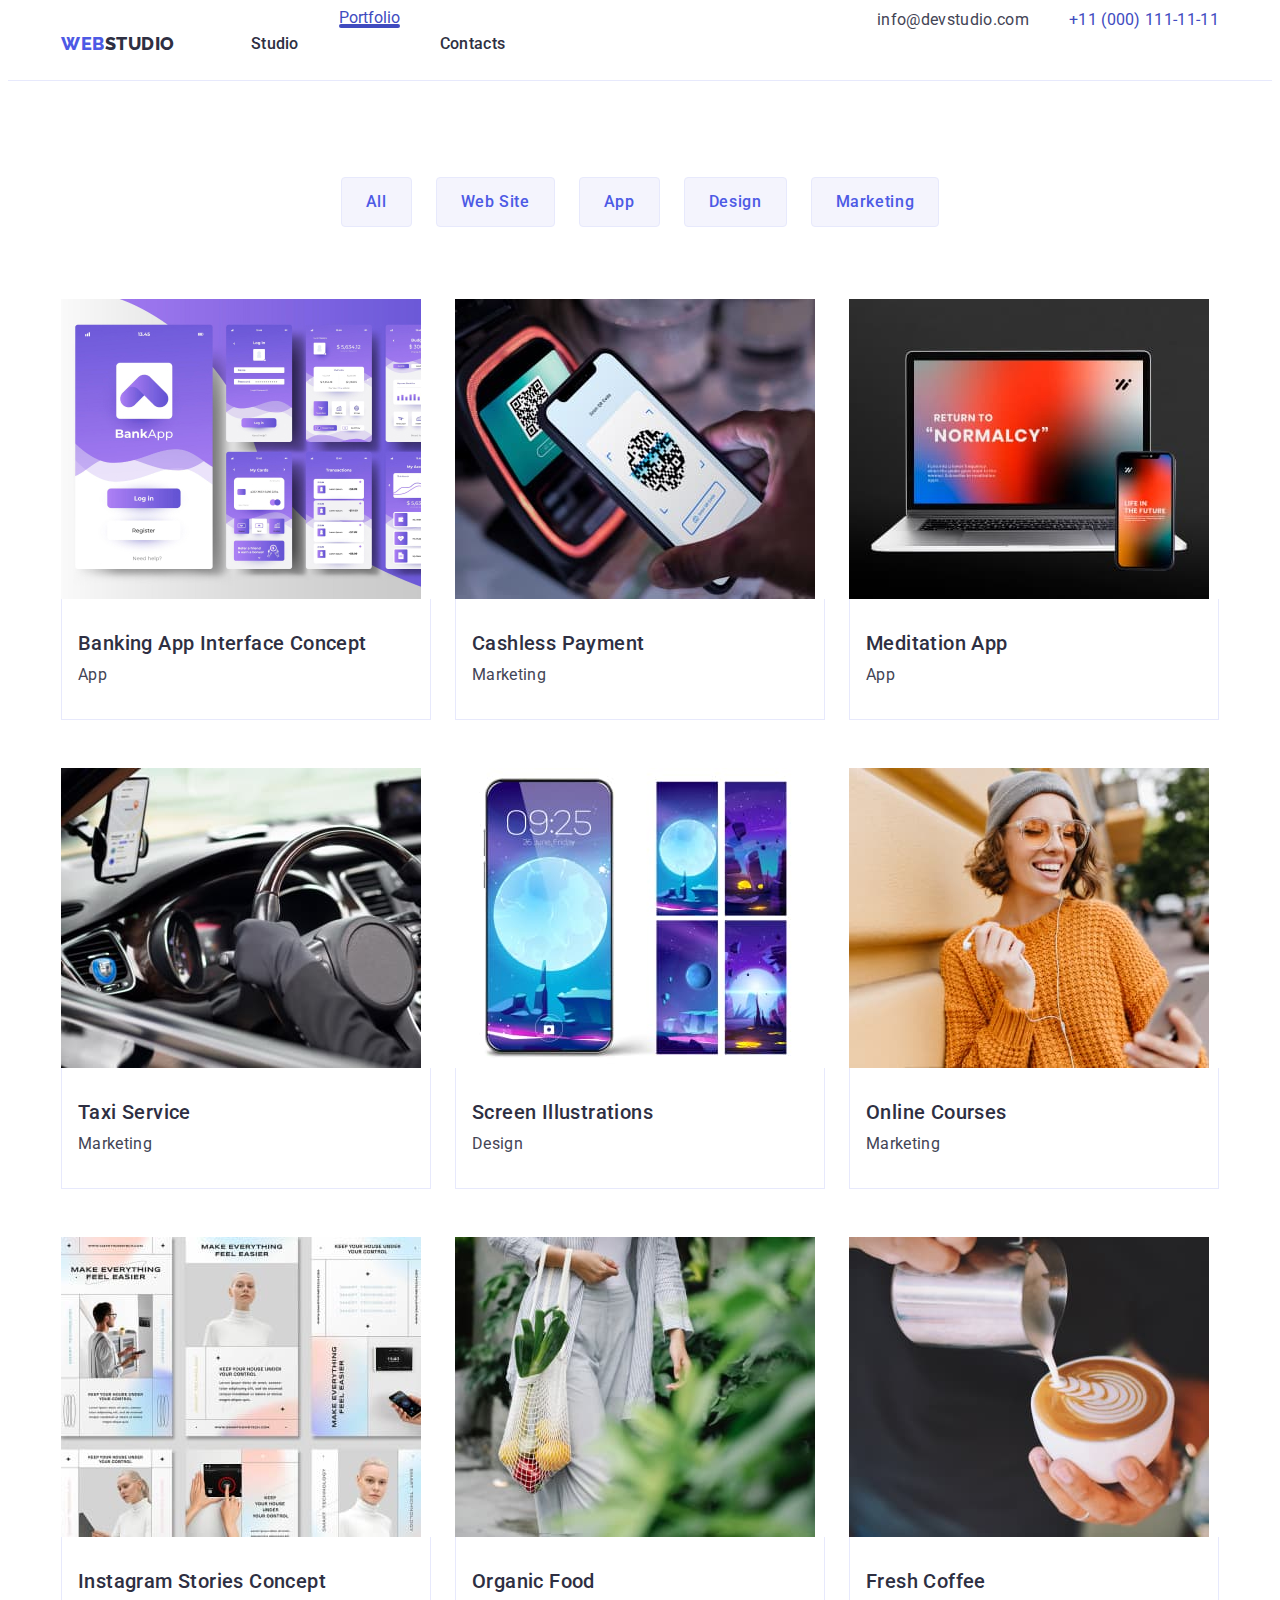
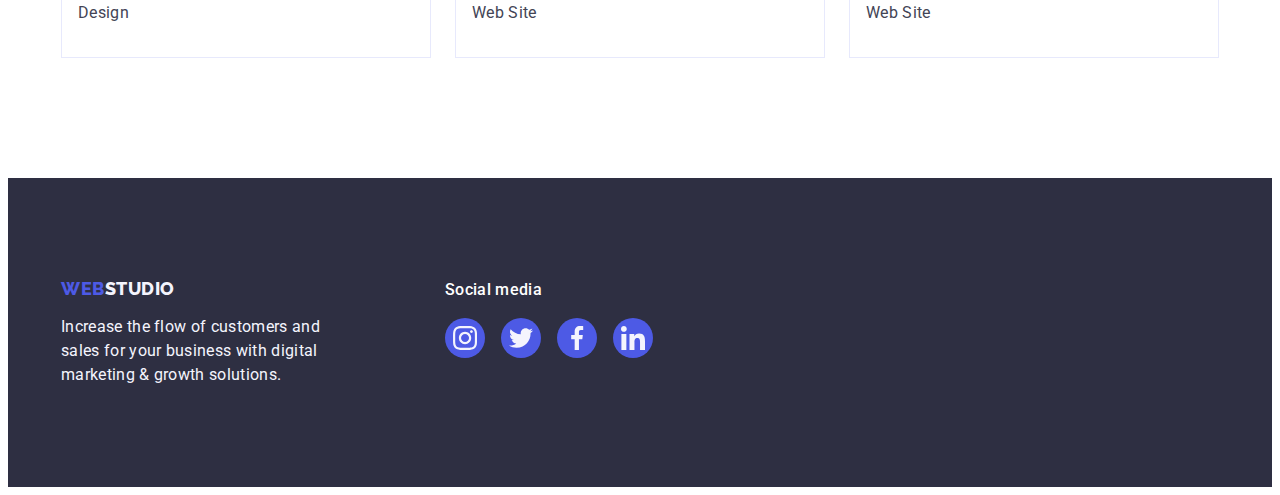
==== portfolio.html @ 96018e81 "Update portfolio.html" ====
<!DOCTYPE html>
<html lang="en">

<head>
    <meta charset="UTF-8">
    <meta name="viewport" content="width=device-width, initial-scale=1.0">
    <link rel="stylesheet" href="https://cdnjs.cloudflare.com/ajax/libs/modern-normalize/2.0.0/modern-normalize.min.css"
        integrity="sha512-4xo8blKMVCiXpTaLzQSLSw3KFOVPWhm/TRtuPVc4WG6kUgjH6J03IBuG7JZPkcWMxJ5huwaBpOpnwYElP/m6wg=="
        crossorigin="anonymous" referrerpolicy="no-referrer" />
    <link rel="stylesheet" href="./css/styles.css">
    <link rel="preconnect" href="https://fonts.googleapis.com">
    <link rel="preconnect" href="https://fonts.gstatic.com" crossorigin>
    <link
        href="https://fonts.googleapis.com/css2?family=Raleway:wght@800&family=Roboto:wght@400;500;700;900&display=swap"
        rel="stylesheet">
    <title>Homework2</title>
</head>

<body class="body">
    <header class="headertwo">
        <div class="container display">
        <nav class="nav">
            <a class="logotype link" href="./index.html">Web<span class="spantwo">Studio</span></a>
            <ul class="menu list">
                <li><a class="headerlink link" href="./index.html">Studio</a></li>
                <li><a class="portfolio link current " href="./portfolio.html">Portfolio</a></li>
                <li><a class="headerlink link" href="">Contacts</a></li>
            </ul>
        </nav>
        <address class="address">
            <ul class="menu list">
                <li><a class="mail link" href="mailto:info@devstudio.com">info@devstudio.com</a></li>
                <li><a class="tel link" href="tel:+110001111111">+11 (000) 111-11-11</a></li>
            </ul>

        </address>
    </div>
    </header>
    <main>
        <section class="sectionsix">
            <div class="container">
            <h1 class="visually-hidden">invisible text</h1>
            <ul class="listlist list">
                <li><button class="buttontwo" type="button"> All</button></li>
                <li><button class="buttontwo" type="button"> Web Site</button></li>
                <li><button class="buttontwo" type="button"> App</button></li>
                <li><button class="buttontwo" type="button"> Design</button></li>
                <li><button class="buttontwo" type="button"> Marketing</button></li>
            </ul>
            <ul class="photolist list">
                <li class="manyphotos"> <a class="manyphotoslink link" href=""> <img class="img" src="./images/img4.jpg" alt="Banking App Interface Concept"
                            width="360">
                            <div class="photocon">
                        <h2 class="sectionfive">Banking App Interface Concept</h2>
                        <p class="listparagraph"> App</p>
                    </div>
                    </a></li>
                <li class="manyphotos"> <a class="manyphotoslink link" href=""> <img class="img" src="./images/img5.jpg" alt="Cashless Payment" width="360">
                    <div class="photocon">
                        <h2 class="sectionfive">Cashless Payment</h2>
                        <p class="listparagraph"> Marketing</p>
                    </div>
                    </a></li>
                <li class="manyphotos"> <a class="manyphotoslink link" href=""> <img class="img" src="./images/img6.jpg" alt="Meditation App" width="360">
                    <div class="photocon">
                        <h2 class="sectionfive">Meditation App</h2>
                        <p class="listparagraph"> App</p>
                    </div>
                    </a>
                <li class="manyphotos"> <a class="manyphotoslink link" href=""> <img class="img" src="./images/img7.jpg" alt="Taxi Service" width="360">
                    <div class="photocon">
                        <h2 class="sectionfive">Taxi Service</h2>
                        <p class="listparagraph"> Marketing</p>
                    </div>
                    </a></li>
                <li class="manyphotos"> <a class="manyphotoslink link" href=""> <img class="img" src="./images/img8.jpg" alt="Screen Illustrations" width="360">
                    <div class="photocon">
                        <h2 class="sectionfive">Screen Illustrations</h2>
                        <p class="listparagraph"> Design</p>
                    </div>
                    </a></li>
                <li class="manyphotos"> <a class="manyphotoslink link" href=""> <img class="img" src="./images/img9.jpg" alt="Online Courses" width="360">
                    <div class="photocon">
                        <h2 class="sectionfive">Online Courses</h2>
                        <p class="listparagraph"> Marketing</p>
                    </div>
                    </a></li>
                <li class="manyphotos"> <a class="manyphotoslink link" href=""> <img class="img" src="./images/img10.jpg" alt="Instagram Stories Concept" width="360">
                    <div class="photocon">
                        <h2 class="sectionfive">Instagram Stories Concept</h2>
                        <p class="listparagraph"> Design</p>
                    </div>
                    </a></li>
                <li class="manyphotos"> <a class=" manyphotoslink link" href=""> <img class="img" src="./images/img11.jpg" alt=" Organic Food" width="360">
                    <div class="photocon">
                        <h2 class="sectionfive"> Organic Food</h2>
                        <p class="listparagraph">Web Site</p>
                    </div>
                    </a></li>
                <li class="manyphotos"> <a class="manyphotoslink link" href=""> <img class="img" src="./images/img12.jpg" alt=" Fresh Coffee" width="360">
                    <div class="photocon">
                        <h2 class="sectionfive"> Fresh Coffee</h2>
                        <p class="listparagraph">Web Site</p>
                    </div>
                    </a></li>

            </ul>
        </div>
        </section>




    </main>
    <footer class="foterstyle">
        <div class="foterdiv container ">
            <div class="okean">
                <a class="logotypetwo  link" href="./index.html">Web<span class="span">Studio</span></a>
                <p class="paragraph"> Increase the flow of customers and sales for your business with digital marketing
                    &
                    growth
                    solutions.</p>
            </div>
            <div>
                <p class="meduza">Social media</p>
                <ul class="soneul">
                    <li class="soneone"> <a class="sonelinktwo" href=""><svg class="sonesvg" height="24" width="24">
                                <use href="./images/icons.svg#icon-instagram-2"></use>
                            </svg></a></li>
                    <li class="soneone"> <a class="sonelinktwo" href=""><svg class="sonesvg" height="24" width="24">
                                <use href="./images/icons.svg#icon-twitter-1"></use>
                            </svg></a></li>
                    <li class="soneone"> <a class="sonelinktwo" href=""><svg class="sonesvg" height="24" width="24">
                                <use href="./images/icons.svg#icon-facebook-1"></use>
                            </svg></a></li>
                    <li class="soneone"> <a class="sonelinktwo" href=""><svg class="sonesvg" height="24" width="24">
                                <use href="./images/icons.svg#icon-linkedin-1"></use>
                            </svg></a></li>
                </ul>
            </div>
        </div>
    </footer>
    
</body>
---- css/styles.css ----
:root {
    --background-color: #FFFFFF;
}

.current::after {
    width: 100%;
    content: '';
    position: absolute;
    left: 0;
    bottom: -1px;
    height: 4px;
    background-color: #404bbf;
    border-radius: 2px;
}

div {
    padding: 0;
    margin: 0;
}

ul {
    padding: 0;
    margin: 0;
}

p {
    margin: 0;
}

h1 {
    margin: 0;
}

h2 {
    margin: 0;
}

h3 {
    margin: 0;
}

.body {
    background-color: #FFFFFF;
    color: #434455;
    font-family: "Roboto", sans-serif;
}

.foterstyle {
    background-color: #2e2f42;
    padding: 100px 0;
}

.logotype {
    font-size: 18px;
    font-style: normal;
    font-weight: 800;
    line-height: 1.17;
    letter-spacing: 0.03em;
    text-transform: uppercase;
    color: #4d5ae5;
    font-family: "Raleway", sans-serif;
    margin-right: 76px;
    position: relative;
}

.sectionone {
    background-color: #2e2f42;
    padding: 188px 0 188px;
    background-image: linear-gradient(rgba(46, 47, 66, 0.7), rgba(46, 47, 66, 0.7)), url(../images/officephoto.jpg);
    max-width: 1440px;
    background-repeat: no-repeat;
    background-position: center;
    background-size: cover;
    margin: 0 auto;


}

.titleone {
    font-size: 56px;
    font-style: normal;
    line-height: 1.07;
    letter-spacing: 0.02em;
    text-align: center;
    color: #ffffff;
    max-width: 496px;
    margin: 0 auto;
}

.button {
    background-color: #4d5ae5;
    font-weight: 500;
    font-size: 16px;
    line-height: 1.5;
    letter-spacing: 0.04em;
    color: #ffffff;
    cursor: pointer;
    font-family: "Roboto", sans-serif;
    display: block;
    min-width: 169px;
    height: 56px;
    border: none;
    border-radius: 4px;
    margin: 0 auto;
    margin-top: 48px;
    transition: background-color 250ms cubic-bezier(0.4, 0, 0.2, 1);


}

.button:hover {
    background-color: #404BBF
}

.button:focus {
    background-color: #404BBF
}


.titletwo {

    font-weight: 500;
    font-size: 20px;
    line-height: 1.2;
    letter-spacing: 0.02em;
    color: #2e2f42;
    margin-bottom: 8px;
}

.titlethree {
    font-weight: 500;
    font-size: 20px;
    line-height: 1.2;
    letter-spacing: 0.02em;
    color: #2e2f42;
    text-transform: capitalize;
    text-align: center;
    margin-bottom: 8px;
}

.divtwo {
    display: flex;
    align-items: center;
    justify-content: center;
    height: 112px;
    background-color: #f4f4fd;
    border-radius: 4px;
    margin-bottom: 8px;
}



.listparagraph {
    line-height: 1.5;
    letter-spacing: 0.02em;
    color: #434455;
    text-align: left;

}
.listparagraph:focus{transform: translateY(0%)}
.listparagraph:hover{transform: translateY(0%)}

.team {

    font-size: 36px;
    line-height: 1.11;
    text-align: center;
    letter-spacing: 0.02em;
    color: #2e2f42;
    text-transform: capitalize;
    margin-bottom: 72px;
}

.sectionfour {
    background-color: #F4F4FD;
    padding: 120px 0;
}

.listitemtwo {
    background-color: #ffffff;
    flex-basis: calc((100% - 72px) / 4);
    border-radius: 0px 0px 4px 4px;
    box-shadow: 0px 1px 6px rgba(46, 47, 66, 0.08), 0px 1px 1px rgba(46, 47, 66, 0.16), 0px 2px 1px rgba(46, 47, 66, 0.08);
    ;
}

.linktwo {
    font-weight: 500;
    line-height: 1.5;
    letter-spacing: 0.02em;
    color: #2e2f42;
}

.paragraph {
    line-height: 1.5;
    letter-spacing: 0.02em;
    color: #F4F4FD;
    max-width: 264px;
}

.span {
    color: #f4f4fd;
}

.list {
    list-style: none;
}

.spantwo {
    color: #2e2f42;
}

.headerlink {
    font-weight: 500;
    font-size: 16px;
    line-height: 1.5;
    letter-spacing: 0.02em;
    color: #2e2f42;
    padding: 24px 0 24px;
    display: block;
    transition: color 250ms cubic-bezier(0.4, 0, 0.2, 1);

}

.headerlink:hover {
    color: #404bbf;
}

.headerlink:focus {
    color: #404bbf;
}

.address {
    font-style: normal;
    margin-left: auto;
}


.link {
    text-decoration: none;
}

.mail {
    font-size: 16px;
    line-height: 1.5;
    letter-spacing: 0.02em;
    color: #434455;
    transition: color 250ms cubic-bezier(0.4, 0, 0.2, 1);


}

.tel {
    position: relative;
    color: #404bbf;
    font-size: 16px;
    line-height: 1.5;
    letter-spacing: 0.02em;
    transition: color 250ms cubic-bezier(0.4, 0, 0.2, 1);
}



.mail:hover {
    color: #404bbf;
}

.mail:focus {
    color: #404bbf
}

.buttontwo {
    font-weight: 500;
    font-size: 16px;
    line-height: 1.5;
    letter-spacing: 0.04em;
    color: #4d5ae5;
    background-color: #F4F4FD;
    cursor: pointer;
    font-family: "Roboto", sans-serif;
    padding: 12px 24px;
    border: 1px solid #e7e9fc;
    border-radius: 4px;
    transition: color 250ms cubic-bezier(0.4, 0, 0.2, 1), background-color 250ms cubic-bezier(0.4, 0, 0.2, 1), border-color 250ms cubic-bezier(0.4, 0, 0.2, 1), box-shadow 250ms cubic-bezier(0.4, 0, 0.2, 1);
    ;
}

.buttontwo:hover {
    color: #FFFFFF;
    background-color: #404BBF;
    border: 1px solid transparent;
    box-shadow: 0px 3px 1px rgba(0, 0, 0, 0.1), 0px 2px 1px rgba(0, 0, 0, 0.08), 0px 2px 2px rgba(0, 0, 0, 0.12);
}

.buttontwo:focus {
    color: #FFFFFF;
    background-color: #404BBF;
    border: 1px solid transparent;
    box-shadow: 0px 3px 1px rgba(0, 0, 0, 0.1), 0px 2px 1px rgba(0, 0, 0, 0.08), 0px 2px 2px rgba(0, 0, 0, 0.12);
}

.sectionfive {
    font-weight: 500;
    font-size: 20px;
    line-height: 1.2;
    letter-spacing: 0.02em;
    color: #2e2f42;
    margin-bottom: 8px;
}

.img {
    display: block;
}

.header {
    border-bottom: 1px solid #e7e9fc;
    box-shadow: 0px 2px 1px rgba(46, 47, 66, 0.08), 0px 1px 1px rgba(46, 47, 66, 0.16), 0px 1px 6px rgba(46, 47, 66, 0.08);
}

.div {
    display: flex;
    align-items: center;
}

.container {
    width: 1158px;
    margin: 0 auto;
    padding: 0 15px 0 15px;


}

.nav {
    display: flex;
    align-items: center;
}

.menu {
    display: flex;
    gap: 40px;

}

.connection {
    display: flex;
    gap: 40px;
}

.sectiontwo {
    padding: 120px 0;
}

.planlist {
    display: flex;
    gap: 24px;
}

.listone {
    flex-basis: calc((100% - 72px) / 4);
    padding: 0;
    margin: 0;
    list-style-type: none;
}

.sectionthree {
    padding-bottom: 120px;
}

.listik {
    flex-basis: calc((100% - 48px) / 3)
}

.workers {
    padding: 32px 0;
}

.logotypetwo {
    display: inline-block;
    font-size: 18px;
    font-style: normal;
    font-weight: 800;
    line-height: 1.17;
    letter-spacing: 0.03em;
    text-transform: uppercase;
    color: #4d5ae5;
    font-family: "Raleway", sans-serif;
    margin-bottom: 16px;

}

.headertwo {
    border-bottom: 1px solid #e7e9fc
}

.sectionsix {
    padding: 96px 0 120px 0;
}

.visually-hidden {
    position: absolute;
    width: 1px;
    height: 1px;
    margin: -1px;
    border: 0;
    padding: 0;
    white-space: nowrap;
    clip-path: inset(100%);
    clip: rect(0 0 0 0);
    overflow: hidden;
}

.listlist {
    display: flex;
    justify-content: center;
    gap: 24px;
    margin-bottom: 72px
}

.listitemt {
    flex-basis: calc((100% - 3 * 24px) / 4)
}

.containertwo {
    width: 1158px;
    margin: 0 auto;
    padding: 0 15px 0 15px;
}

.photolist {
    flex-wrap: wrap;
    display: flex;
    column-gap: 24px;
    row-gap: 48px;
}

.manyphotos {
    width: calc((100% - 48px) / 3);
    transition: box-shadow 250ms cubic-bezier(0.4, 0, 0.2, 1);
}

.photocon {
    padding: 32px 16px;
    border: 1px solid #e7e9fc;
    border-top: none;
}

.display {
    display: flex;
}

.listparagraphtwo {
    line-height: 1.5;
    letter-spacing: 0.02em;
    color: #434455;
    text-align: center;
}

.studio {
    font-weight: 500;
    font-size: 16px;
    line-height: 1.5;
    letter-spacing: 0.02em;
    color: #2e2f42;
    padding: 24px 0 24px;
    display: block;
    color: #404bbf;
    position: relative;
    transition: color 250ms cubic-bezier(0.4, 0, 0.2, 1);
}

.sone {
    display: flex;
    justify-content: center;
    gap: 24px;
    list-style-type: none;
}

.soneul {
    display: flex;
    gap: 16px;
    list-style-type: none;
    transition: background-color 250ms cubic-bezier(0.4, 0, 0.2, 1);
}

.soneone {
    width: 40px;
    height: 40px;

}

.sonelink {
    width: 100%;
    height: 100%;
    background-color: #4d5ae5;
    border-radius: 50%;
    display: flex;
    align-items: center;
    justify-content: center;
    transition: background-color 250ms cubic-bezier(0.4, 0, 0.2, 1);
}

.sonelink:hover {
    background-color: #404bbf;
}

.sonelink:focus {
    background-color: #404bbf;
}

.sonesvg {
    fill: #f4f4fd;
}

.use {
    transition: background-color 250ms cubic-bezier(0.4, 0, 0.2, 1);
}

.section {
    padding: 120px 0;
}

.cust {
    font-size: 36px;
    line-height: 1.11;
    color: #2e2f42;
    margin-bottom: 72px;
    text-align: center;
}

.custul {
    display: flex;
    gap: 24px;
    list-style-type: none;
}

.custlist {
    width: calc((100% - 120px) / 6);
    height: 88px;

}

.custlink {
    width: 100%;
    height: 100%;
    border: 1px solid #8e8f99;
    border-radius: 4px;
    display: flex;
    align-items: center;
    justify-content: center;
    color: #8e8f99;
    transition: border-color 250ms cubic-bezier(0.4, 0, 0.2, 1), color 250ms cubic-bezier(0.4, 0, 0.2, 1);
}

.custlink:hover {
    border-color: #404bbf;
    color: #404bbf;
}

.custlink:focus {
    border-color: #404bbf;
    color: #404bbf;
}

.custsvg {
    fill: currentColor;
}

.foterdiv {
    display: flex;
    align-items: baseline;

}

.meduza {
    font-weight: 500;
    font-size: 16px;
    line-height: 1.5;
    letter-spacing: 0.02em;
    color: #FFFFFF;
    margin-bottom: 16px;
}

.center {
    text-align: center;
}

.okean {
    margin-right: 120px;
}

.sonelinktwo {
    width: 100%;
    height: 100%;
    background-color: #4d5ae5;
    border-radius: 50%;
    display: flex;
    align-items: center;
    justify-content: center;
    transition: background-color 250ms cubic-bezier(0.4, 0, 0.2, 1);
    ;
}

.sonelinktwo:focus {
    background-color: #31d0aa
}

.sonelinktwo:hover {
    background-color: #31d0aa
}

.divscript {
    position: fixed;
    top: 0;
    left: 0;
    width: 100%;
    height: 100%;
    background-color: rgba(46, 47, 66, 0.4);
    transition: opacity 250ms cubic-bezier(0.4, 0, 0.2, 1), visibility 250ms cubic-bezier(0.4, 0, 0.2, 1);
}

.modalwindow {
    width: 408px;
    min-height: 584px;
    position: absolute;
    top: 50%;
    left: 50%;
    transform: translate(-50%, -50%) scale(1);
    background: #fcfcfc;
    box-shadow: 0px 1px 1px rgba(0, 0, 0, 0.14), 0px 1px 3px rgba(0, 0, 0, 0.12), 0px 2px 1px rgba(0, 0, 0, 0.2);
    border-radius: 4px;
    transition: transform 250ms cubic-bezier(0.4, 0, 0.2, 1);
}

.is-hidden {
    opacity: 0;
    visibility: hidden;
    pointer-events: none;
}

.btnclose {
    position: absolute;
    top: 24px;
    right: 24px;
    width: 24px;
    height: 24px;
    border-radius: 50%;
    display: flex;
    align-items: center;
    justify-content: center;
    background-color: #e7e9fc;
    border: 1px solid rgba(0, 0, 0, 0.1);
    padding: 0;
    cursor: pointer;
    transition: background-color 250ms cubic-bezier(0.4, 0, 0.2, 1), border 250ms cubic-bezier(0.4, 0, 0.2, 1);
}

.btnclose:hover {
    background-color: #404bbf;
    border: none;
    fill: #ffffff;
}

.btnclose:focus {
    background-color: #404bbf;
    border: none;
    fill: #ffffff;
}

.svgbtn {
    transition: fill 250ms cubic-bezier(0.4, 0, 0.2, 1);
}

.portfolio::after {
    position: absolute;
    left: 0;
    height: 4px;
    bottom: -1px;
    background-color: #404bbf;
    border-radius: 2px;
}

.portfolio {
    position: relative;
    color: #404bbf;
}

.manyphotoslink {
    display: block;
}

.manyphotoslink:hover {
    box-shadow: 0px 1px 6px rgba(46, 47, 66, 0.08), 0px 1px 1px rgba(46, 47, 66, 0.16), 0px 2px 1px rgba(46, 47, 66, 0.08);
    ;
}

.manyphotoslink:focus {
    box-shadow: 0px 1px 6px rgba(46, 47, 66, 0.08), 0px 1px 1px rgba(46, 47, 66, 0.16), 0px 2px 1px rgba(46, 47, 66, 0.08);
    ;
}
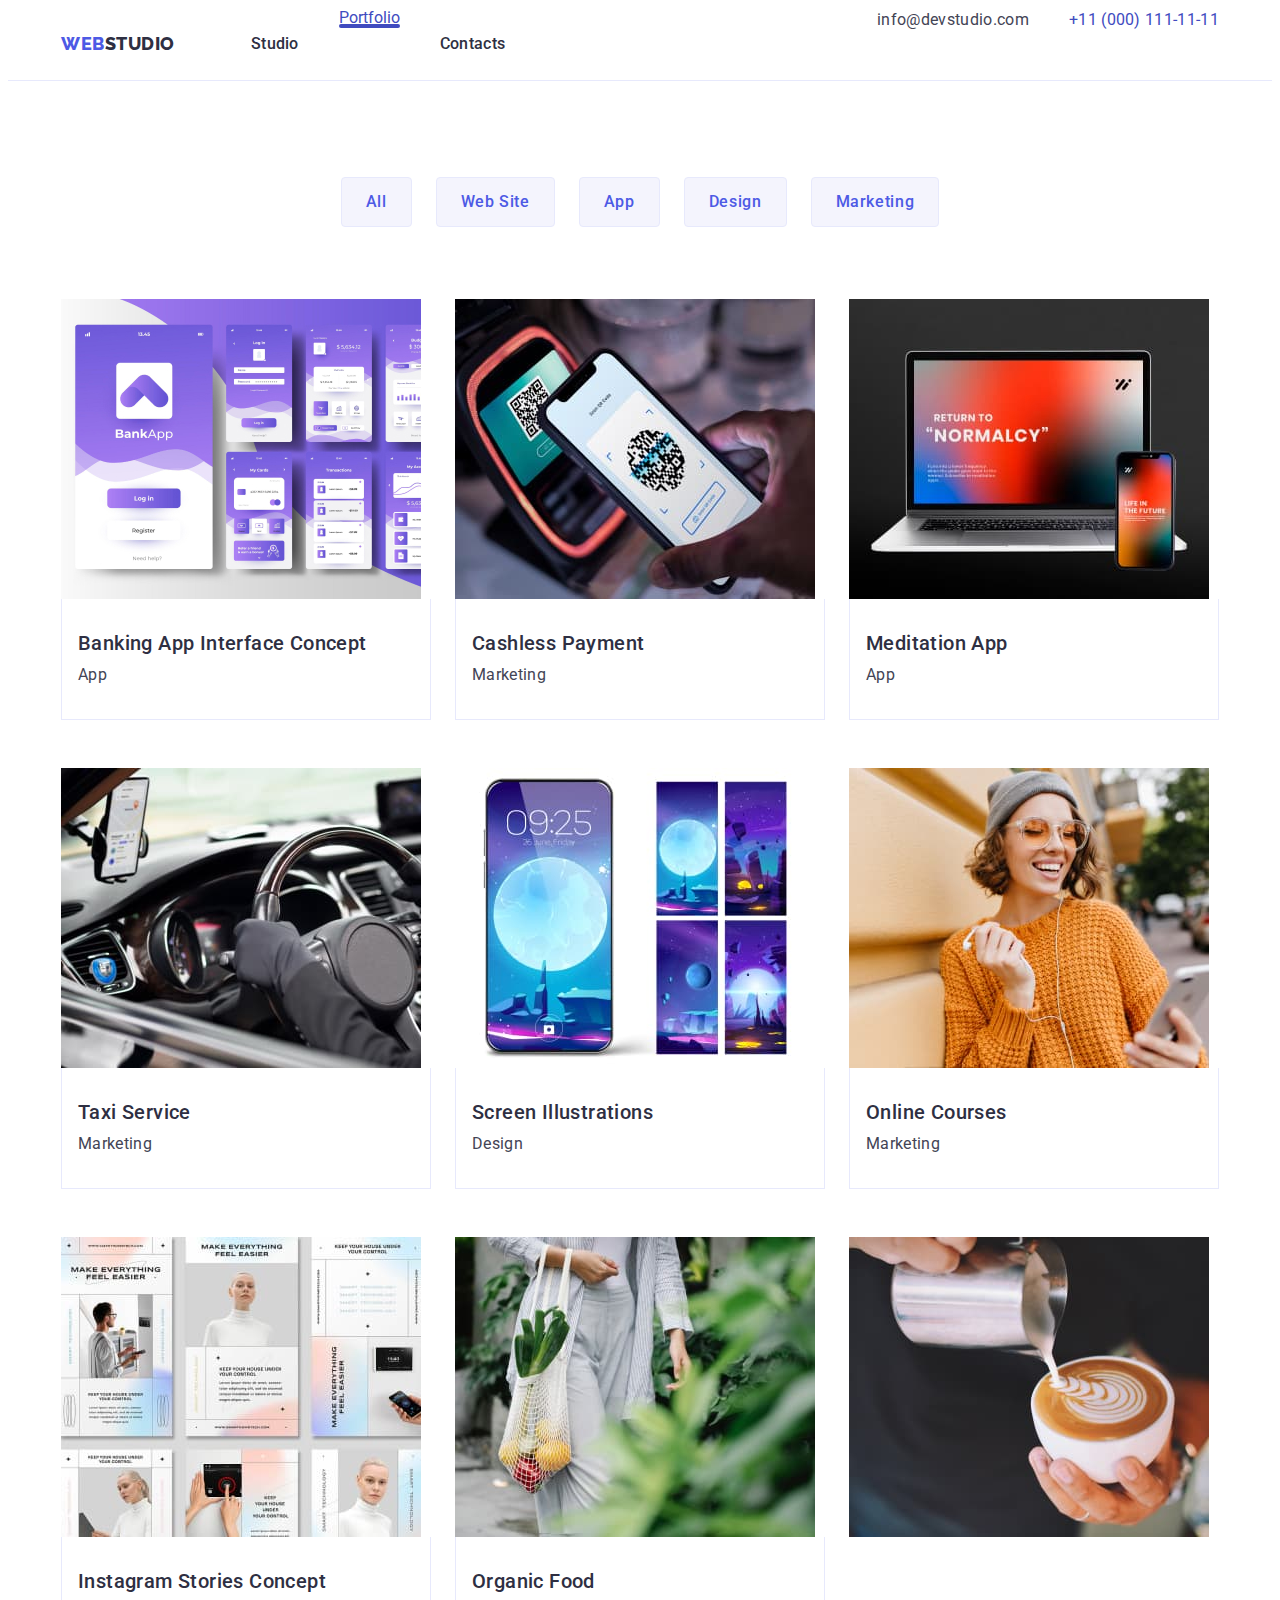
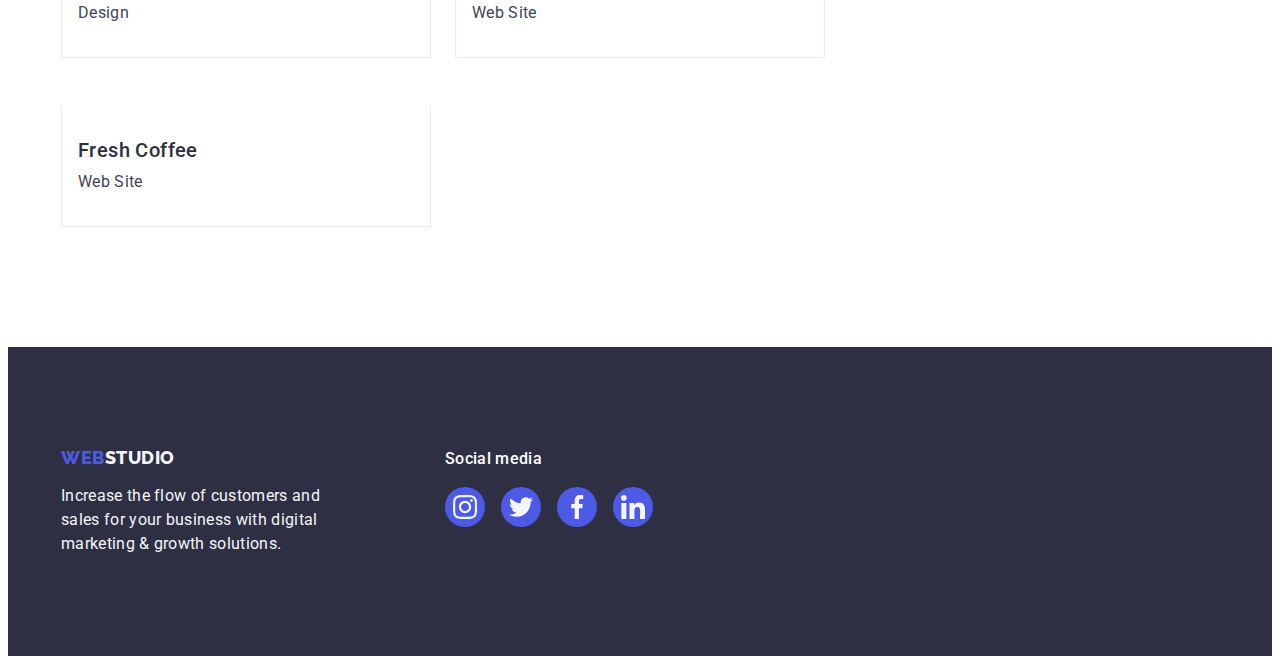
==== commit 6ae5aa4c: "save" ====
--- a/portfolio.html
+++ b/portfolio.html
@@ -19,93 +19,137 @@
 <body class="body">
     <header class="headertwo">
         <div class="container display">
-        <nav class="nav">
-            <a class="logotype link" href="./index.html">Web<span class="spantwo">Studio</span></a>
-            <ul class="menu list">
-                <li><a class="headerlink link" href="./index.html">Studio</a></li>
-                <li><a class="portfolio link current " href="./portfolio.html">Portfolio</a></li>
-                <li><a class="headerlink link" href="">Contacts</a></li>
-            </ul>
-        </nav>
-        <address class="address">
-            <ul class="menu list">
-                <li><a class="mail link" href="mailto:info@devstudio.com">info@devstudio.com</a></li>
-                <li><a class="tel link" href="tel:+110001111111">+11 (000) 111-11-11</a></li>
-            </ul>
+            <nav class="nav">
+                <a class="logotype link" href="./index.html">Web<span class="spantwo">Studio</span></a>
+                <ul class="menu list">
+                    <li><a class="headerlink link" href="./index.html">Studio</a></li>
+                    <li><a class="portfolio link current " href="./portfolio.html">Portfolio</a></li>
+                    <li><a class="headerlink link" href="">Contacts</a></li>
+                </ul>
+            </nav>
+            <address class="address">
+                <ul class="menu list">
+                    <li><a class="mail link" href="mailto:info@devstudio.com">info@devstudio.com</a></li>
+                    <li><a class="tel link" href="tel:+110001111111">+11 (000) 111-11-11</a></li>
+                </ul>
 
-        </address>
-    </div>
+            </address>
+        </div>
     </header>
     <main>
         <section class="sectionsix">
             <div class="container">
-            <h1 class="visually-hidden">invisible text</h1>
-            <ul class="listlist list">
-                <li><button class="buttontwo" type="button"> All</button></li>
-                <li><button class="buttontwo" type="button"> Web Site</button></li>
-                <li><button class="buttontwo" type="button"> App</button></li>
-                <li><button class="buttontwo" type="button"> Design</button></li>
-                <li><button class="buttontwo" type="button"> Marketing</button></li>
-            </ul>
-            <ul class="photolist list">
-                <li class="manyphotos"> <a class="manyphotoslink link" href=""> <img class="img" src="./images/img4.jpg" alt="Banking App Interface Concept"
-                            width="360">
+                <h1 class="visually-hidden">invisible text</h1>
+                <ul class="listlist list">
+                    <li><button class="buttontwo" type="button"> All</button></li>
+                    <li><button class="buttontwo" type="button"> Web Site</button></li>
+                    <li><button class="buttontwo" type="button"> App</button></li>
+                    <li><button class="buttontwo" type="button"> Design</button></li>
+                    <li><button class="buttontwo" type="button"> Marketing</button></li>
+                </ul>
+                <ul class="photolist list">
+                    <li class="manyphotos"> <a class="manyphotoslink link" href="">
+                            <div class="portimg"><img class="img" src="./images/img4.jpg"
+                                    alt="Banking App Interface Concept" width="360">
+                                <p class="text">14 Stylish and User-Friendly App Design Concepts · Task Manager App ·
+                                    Calorie Tracker App · Exotic Fruit Ecommerce App · Cloud Storage App</p>
+                            </div>
                             <div class="photocon">
-                        <h2 class="sectionfive">Banking App Interface Concept</h2>
-                        <p class="listparagraph"> App</p>
+                                <h2 class="sectionfive">Banking App Interface Concept</h2>
+                                <p class="listparagraph"> App</p>
+                            </div>
+                        </a></li>
+                    <li class="manyphotos"> <a class="manyphotoslink link" href="">
+                            <div class="portimg">
+                                <img class="img" src="./images/img5.jpg" alt="Cashless Payment" width="360">
+                                <p class="text">14 Stylish and User-Friendly App Design Concepts · Task Manager App ·
+                                    Calorie Tracker App · Exotic Fruit Ecommerce App · Cloud Storage App</p>
+                            </div>
+                            <div class="photocon">
+                                <h2 class="sectionfive">Cashless Payment</h2>
+                                <p class="listparagraph"> Marketing</p>
+                            </div>
+                        </a></li>
+                    <li class="manyphotos"> <a class="manyphotoslink link" href="">
+                            <div class="portimg">
+                                <img class="img" src="./images/img6.jpg" alt="Cashless Payment" width="360">
+                                <p class="text">14 Stylish and User-Friendly App Design Concepts · Task Manager App ·
+                                    Calorie Tracker App · Exotic Fruit Ecommerce App · Cloud Storage App</p>
+                            </div>
+                            <div class="photocon">
+                                <h2 class="sectionfive">Meditation App</h2>
+                                <p class="listparagraph"> App</p>
+                            </div>
+                        </a>
+                    <li class="manyphotos"> <a class="manyphotoslink link" href="">
+                            <div class="portimg">
+                                <img class="img" src="./images/img7.jpg" alt="Cashless Payment" width="360">
+                                <p class="text">14 Stylish and User-Friendly App Design Concepts · Task Manager App ·
+                                    Calorie Tracker App · Exotic Fruit Ecommerce App · Cloud Storage App</p>
+                            </div>
+                            <div class="photocon">
+                                <h2 class="sectionfive">Taxi Service</h2>
+                                <p class="listparagraph"> Marketing</p>
+                            </div>
+                        </a></li>
+                    <li class="manyphotos"> <a class="manyphotoslink link" href="">
+                            <div class="portimg">
+                                <img class="img" src="./images/img8.jpg" alt="Cashless Payment" width="360">
+                                <p class="text">14 Stylish and User-Friendly App Design Concepts · Task Manager App ·
+                                    Calorie Tracker App · Exotic Fruit Ecommerce App · Cloud Storage App</p>
+                            </div>
+                            <div class="photocon">
+                                <h2 class="sectionfive">Screen Illustrations</h2>
+                                <p class="listparagraph"> Design</p>
+                            </div>
+                        </a></li>
+                    <li class="manyphotos"> <a class="manyphotoslink link" href="">
+                            <div class="portimg">
+                                <img class="img" src="./images/img9.jpg" alt="Cashless Payment" width="360">
+                                <p class="text">14 Stylish and User-Friendly App Design Concepts · Task Manager App ·
+                                    Calorie Tracker App · Exotic Fruit Ecommerce App · Cloud Storage App</p>
+                            </div>
+                            <div class="photocon">
+                                <h2 class="sectionfive">Online Courses</h2>
+                                <p class="listparagraph"> Marketing</p>
+                            </div>
+                        </a></li>
+                    <li class="manyphotos"> <a class="manyphotoslink link" href="">
+                            <div class="portimg">
+                                <img class="img" src="./images/img10.jpg" alt="Cashless Payment" width="360">
+                                <p class="text">14 Stylish and User-Friendly App Design Concepts · Task Manager App ·
+                                    Calorie Tracker App · Exotic Fruit Ecommerce App · Cloud Storage App</p>
+                            </div>
+                            <div class="photocon">
+                                <h2 class="sectionfive">Instagram Stories Concept</h2>
+                                <p class="listparagraph"> Design</p>
+                            </div>
+                        </a></li>
+                    <li class="manyphotos"> <a class=" manyphotoslink link" href="">
+                            <div class="portimg">
+                                <img class="img" src="./images/img11.jpg" alt="Cashless Payment" width="360">
+                                <p class="text">14 Stylish and User-Friendly App Design Concepts · Task Manager App ·
+                                    Calorie Tracker App · Exotic Fruit Ecommerce App · Cloud Storage App</p>
+                            </div>
+                            <div class="photocon">
+                                <h2 class="sectionfive"> Organic Food</h2>
+                                <p class="listparagraph">Web Site</p>
+                            </div>
+                        </a></li>
+                    <div class="portimg">
+                        <img class="img" src="./images/img12.jpg" alt="Cashless Payment" width="360">
+                        <p class="text">14 Stylish and User-Friendly App Design Concepts · Task Manager App ·
+                            Calorie Tracker App · Exotic Fruit Ecommerce App · Cloud Storage App</p>
                     </div>
-                    </a></li>
-                <li class="manyphotos"> <a class="manyphotoslink link" href=""> <img class="img" src="./images/img5.jpg" alt="Cashless Payment" width="360">
-                    <div class="photocon">
-                        <h2 class="sectionfive">Cashless Payment</h2>
-                        <p class="listparagraph"> Marketing</p>
-                    </div>
-                    </a></li>
-                <li class="manyphotos"> <a class="manyphotoslink link" href=""> <img class="img" src="./images/img6.jpg" alt="Meditation App" width="360">
-                    <div class="photocon">
-                        <h2 class="sectionfive">Meditation App</h2>
-                        <p class="listparagraph"> App</p>
-                    </div>
-                    </a>
-                <li class="manyphotos"> <a class="manyphotoslink link" href=""> <img class="img" src="./images/img7.jpg" alt="Taxi Service" width="360">
-                    <div class="photocon">
-                        <h2 class="sectionfive">Taxi Service</h2>
-                        <p class="listparagraph"> Marketing</p>
-                    </div>
-                    </a></li>
-                <li class="manyphotos"> <a class="manyphotoslink link" href=""> <img class="img" src="./images/img8.jpg" alt="Screen Illustrations" width="360">
-                    <div class="photocon">
-                        <h2 class="sectionfive">Screen Illustrations</h2>
-                        <p class="listparagraph"> Design</p>
-                    </div>
-                    </a></li>
-                <li class="manyphotos"> <a class="manyphotoslink link" href=""> <img class="img" src="./images/img9.jpg" alt="Online Courses" width="360">
-                    <div class="photocon">
-                        <h2 class="sectionfive">Online Courses</h2>
-                        <p class="listparagraph"> Marketing</p>
-                    </div>
-                    </a></li>
-                <li class="manyphotos"> <a class="manyphotoslink link" href=""> <img class="img" src="./images/img10.jpg" alt="Instagram Stories Concept" width="360">
-                    <div class="photocon">
-                        <h2 class="sectionfive">Instagram Stories Concept</h2>
-                        <p class="listparagraph"> Design</p>
-                    </div>
-                    </a></li>
-                <li class="manyphotos"> <a class=" manyphotoslink link" href=""> <img class="img" src="./images/img11.jpg" alt=" Organic Food" width="360">
-                    <div class="photocon">
-                        <h2 class="sectionfive"> Organic Food</h2>
-                        <p class="listparagraph">Web Site</p>
-                    </div>
-                    </a></li>
-                <li class="manyphotos"> <a class="manyphotoslink link" href=""> <img class="img" src="./images/img12.jpg" alt=" Fresh Coffee" width="360">
-                    <div class="photocon">
-                        <h2 class="sectionfive"> Fresh Coffee</h2>
-                        <p class="listparagraph">Web Site</p>
-                    </div>
-                    </a></li>
+                    <li class="manyphotos"> <a class="manyphotoslink link" href="">
+                            <div class="photocon">
+                                <h2 class="sectionfive"> Fresh Coffee</h2>
+                                <p class="listparagraph">Web Site</p>
+                            </div>
+                        </a></li>
 
-            </ul>
-        </div>
+                </ul>
+            </div>
         </section>
 
 
@@ -140,5 +184,5 @@
             </div>
         </div>
     </footer>
-    
+
 </body>--- a/css/styles.css
+++ b/css/styles.css
@@ -435,7 +435,7 @@
 
 .manyphotos {
     width: calc((100% - 48px) / 3);
-    transition: box-shadow 250ms cubic-bezier(0.4, 0, 0.2, 1);
+    transition: box-shadow 250ms cubic-bezier(0.4, 0, 0.2, 1);  
 }
 
 .photocon {
@@ -696,4 +696,18 @@
 .manyphotoslink:focus {
     box-shadow: 0px 1px 6px rgba(46, 47, 66, 0.08), 0px 1px 1px rgba(46, 47, 66, 0.16), 0px 2px 1px rgba(46, 47, 66, 0.08);
     ;
-}+}
+.portimg{position: relative;
+    overflow: hidden;}
+    .text{position: absolute;
+        top: 0;
+        font-size: 16px;
+        line-height: 1.5;
+        letter-spacing: 0.02em;
+    color: #f4f4fd;
+    padding: 40px 32px;
+    background-color: #4d5ae5;
+    height: 100%;
+    width: 100%;
+    transform: translateY(100%);
+    transition: transform 250ms cubic-bezier(0.4, 0, 0.2, 1);}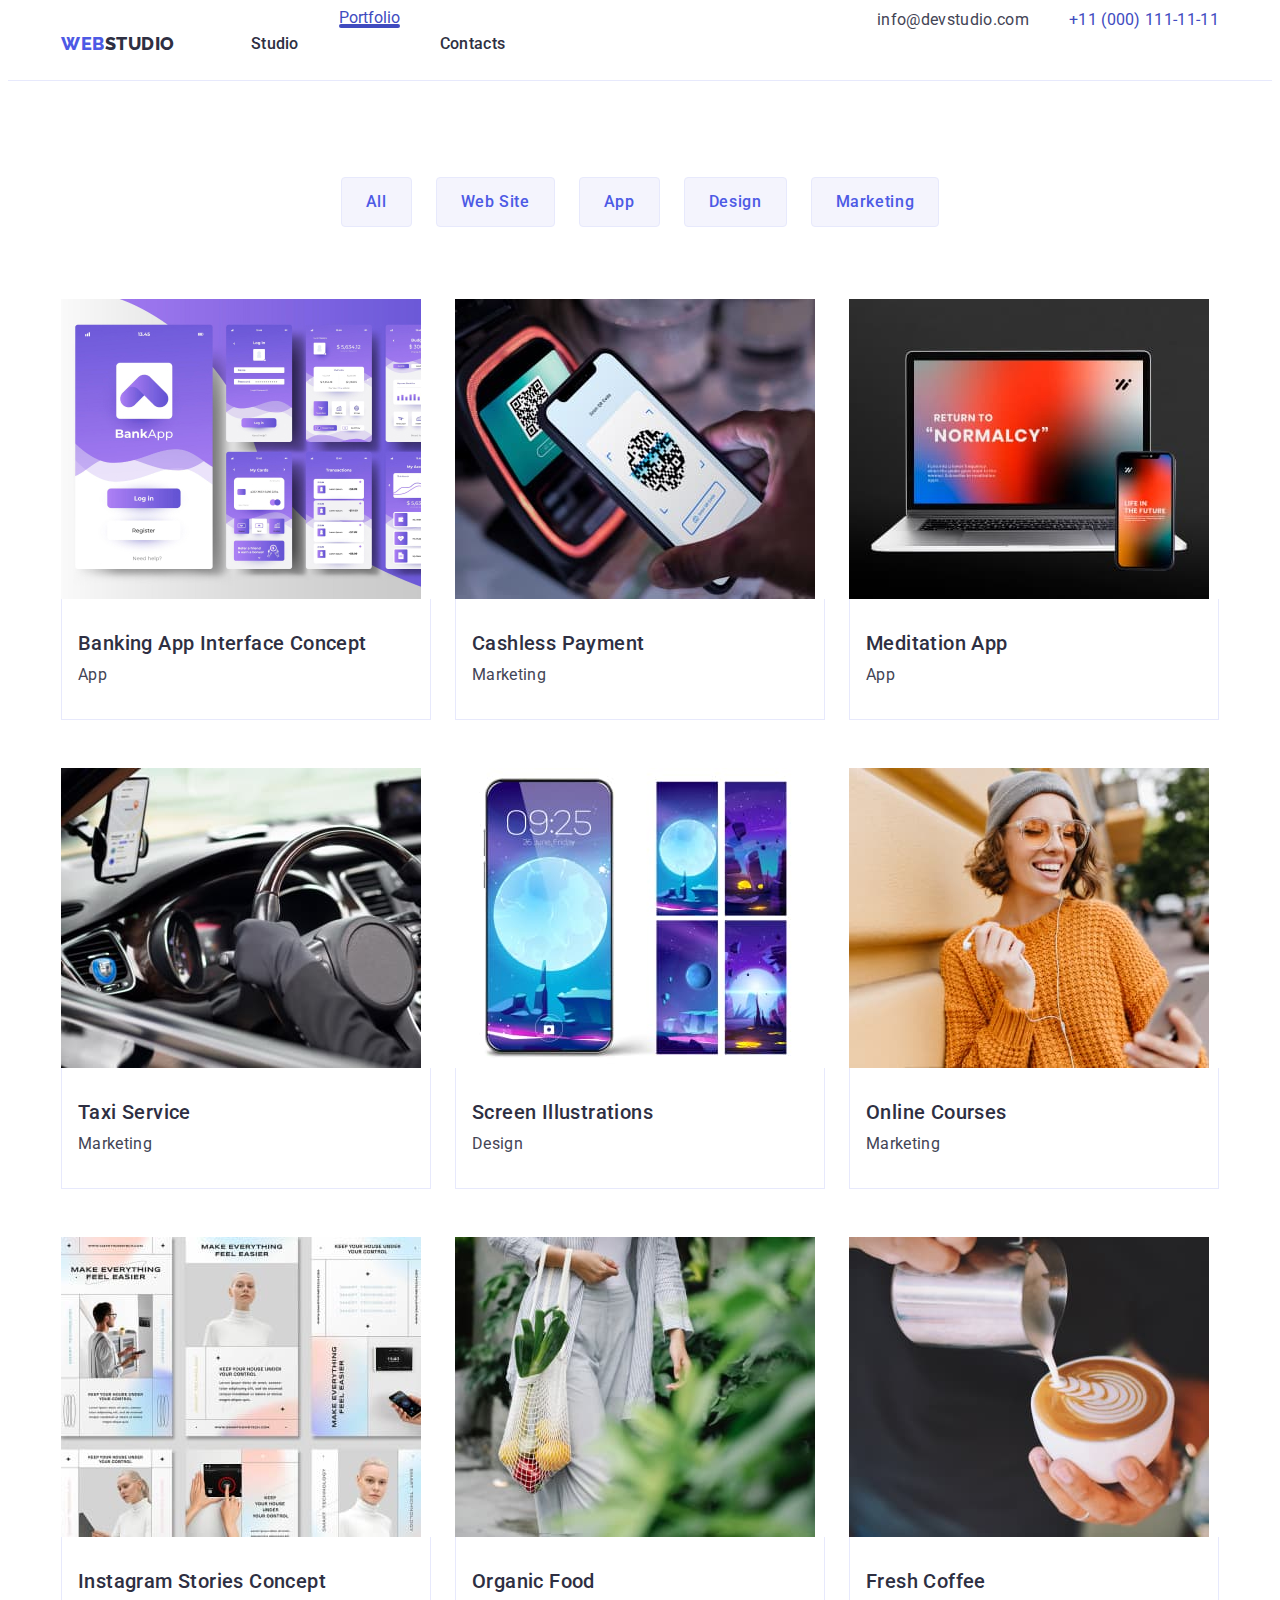
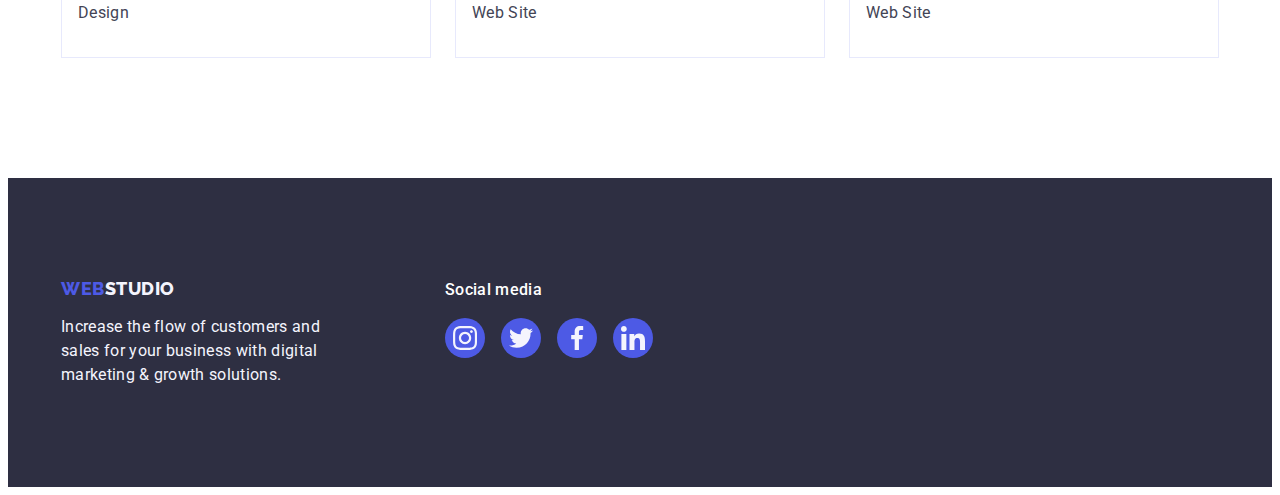
==== commit 55b36d1b: "Update portfolio.html" ====
--- a/portfolio.html
+++ b/portfolio.html
@@ -135,18 +135,21 @@
                                 <h2 class="sectionfive"> Organic Food</h2>
                                 <p class="listparagraph">Web Site</p>
                             </div>
-                        </a></li>
-                    <div class="portimg">
-                        <img class="img" src="./images/img12.jpg" alt="Cashless Payment" width="360">
-                        <p class="text">14 Stylish and User-Friendly App Design Concepts · Task Manager App ·
-                            Calorie Tracker App · Exotic Fruit Ecommerce App · Cloud Storage App</p>
-                    </div>
+                        </a>
+                    </li>
+                    
                     <li class="manyphotos"> <a class="manyphotoslink link" href="">
+                        <div class="portimg">
+                            <img class="img" src="./images/img12.jpg" alt="Cashless Payment" width="360">
+                            <p class="text">14 Stylish and User-Friendly App Design Concepts · Task Manager App ·
+                                Calorie Tracker App · Exotic Fruit Ecommerce App · Cloud Storage App</p>
+                        </div>
                             <div class="photocon">
                                 <h2 class="sectionfive"> Fresh Coffee</h2>
                                 <p class="listparagraph">Web Site</p>
                             </div>
-                        </a></li>
+                        </a>
+                    </li>
 
                 </ul>
             </div>
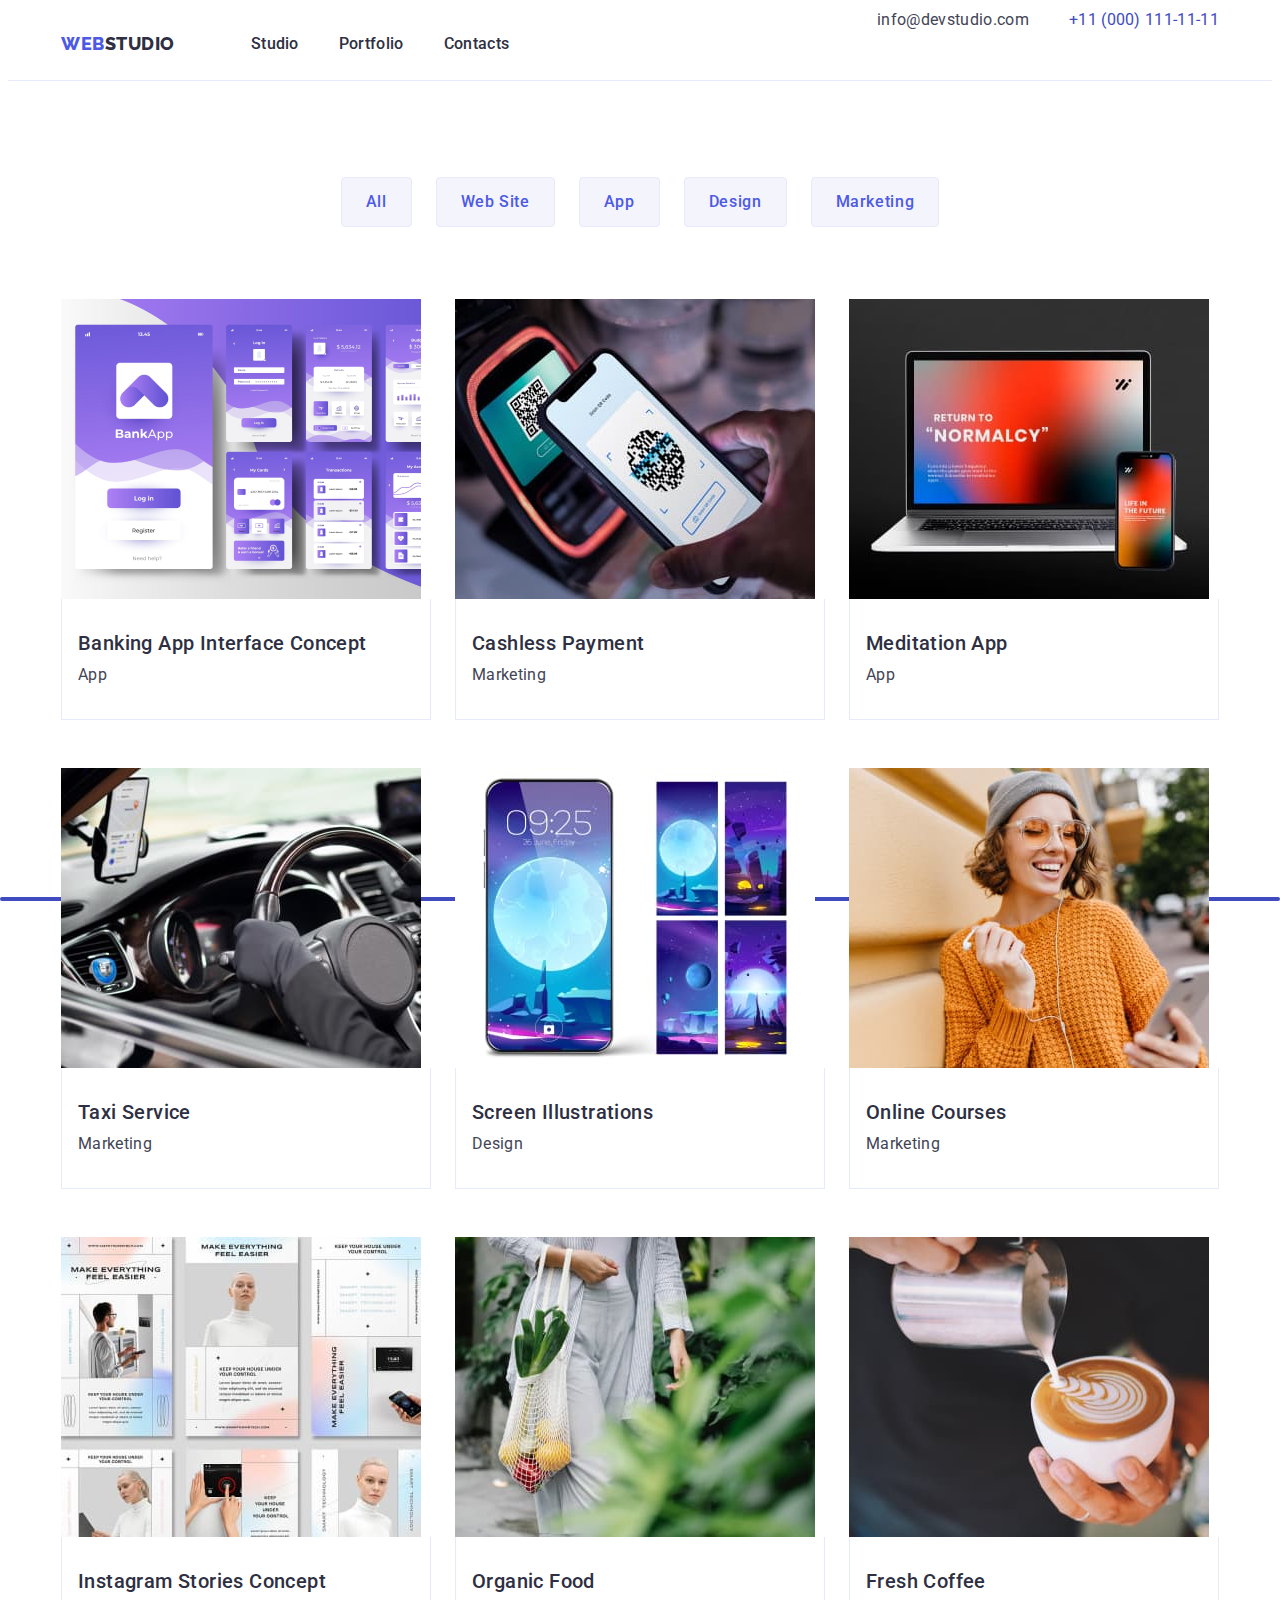
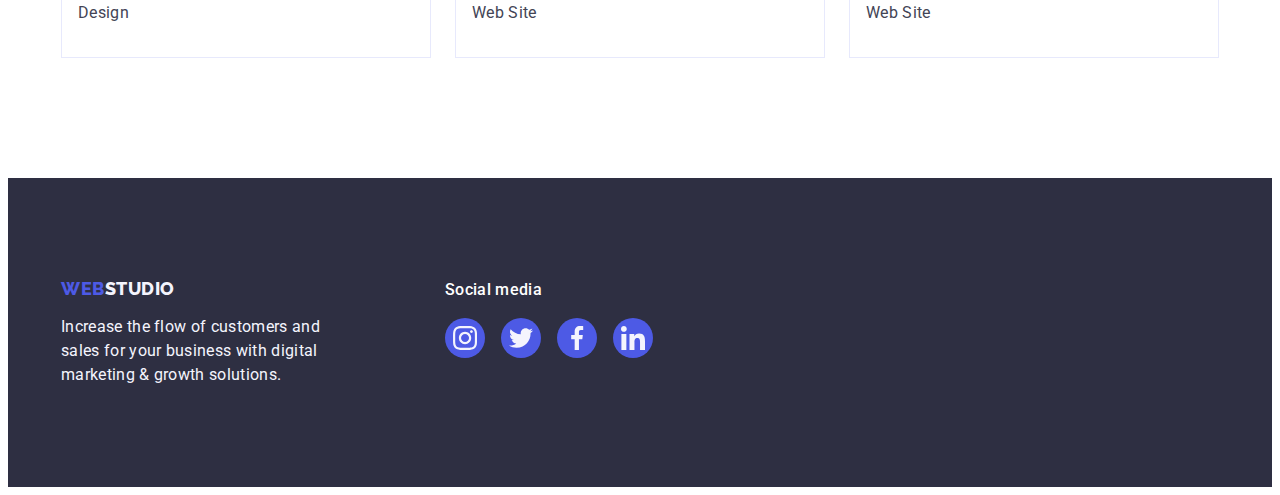
==== commit 3e0a4924: "save" ====
--- a/portfolio.html
+++ b/portfolio.html
@@ -23,7 +23,7 @@
                 <a class="logotype link" href="./index.html">Web<span class="spantwo">Studio</span></a>
                 <ul class="menu list">
                     <li><a class="headerlink link" href="./index.html">Studio</a></li>
-                    <li><a class="portfolio link current " href="./portfolio.html">Portfolio</a></li>
+                    <li><a class="headerlink link current " href="./portfolio.html">Portfolio</a></li>
                     <li><a class="headerlink link" href="">Contacts</a></li>
                 </ul>
             </nav>
--- a/css/styles.css
+++ b/css/styles.css
@@ -11,6 +11,8 @@
     height: 4px;
     background-color: #404bbf;
     border-radius: 2px;
+    color: #404bbf;
+    display: block;
 }
 
 div {
@@ -157,8 +159,14 @@
     text-align: left;
 
 }
-.listparagraph:focus{transform: translateY(0%)}
-.listparagraph:hover{transform: translateY(0%)}
+
+.listparagraph:focus {
+    transform: translateY(0%)
+}
+
+.listparagraph:hover {
+    transform: translateY(0%)
+}
 
 .team {
 
@@ -435,7 +443,7 @@
 
 .manyphotos {
     width: calc((100% - 48px) / 3);
-    transition: box-shadow 250ms cubic-bezier(0.4, 0, 0.2, 1);  
+    transition: box-shadow 250ms cubic-bezier(0.4, 0, 0.2, 1);
 }
 
 .photocon {
@@ -686,6 +694,7 @@
 
 .manyphotoslink {
     display: block;
+    transition: box-shadow 250ms cubic-bezier(0.4, 0, 0.2, 1);
 }
 
 .manyphotoslink:hover {
@@ -697,17 +706,25 @@
     box-shadow: 0px 1px 6px rgba(46, 47, 66, 0.08), 0px 1px 1px rgba(46, 47, 66, 0.16), 0px 2px 1px rgba(46, 47, 66, 0.08);
     ;
 }
-.portimg{position: relative;
-    overflow: hidden;}
-    .text{position: absolute;
-        top: 0;
-        font-size: 16px;
-        line-height: 1.5;
-        letter-spacing: 0.02em;
+
+.portimg {
+    position: relative;
+    overflow: hidden;
+}
+
+.text {
+    position: absolute;
+    top: 0;
+    font-size: 16px;
+    line-height: 1.5;
+    letter-spacing: 0.02em;
     color: #f4f4fd;
     padding: 40px 32px;
     background-color: #4d5ae5;
     height: 100%;
     width: 100%;
     transform: translateY(100%);
-    transition: transform 250ms cubic-bezier(0.4, 0, 0.2, 1);}+    transition: transform 250ms cubic-bezier(0.4, 0, 0.2, 1);
+}
+.text:hover{transform: translateY(0%);}
+.text:focus{transform: translateY(0%);}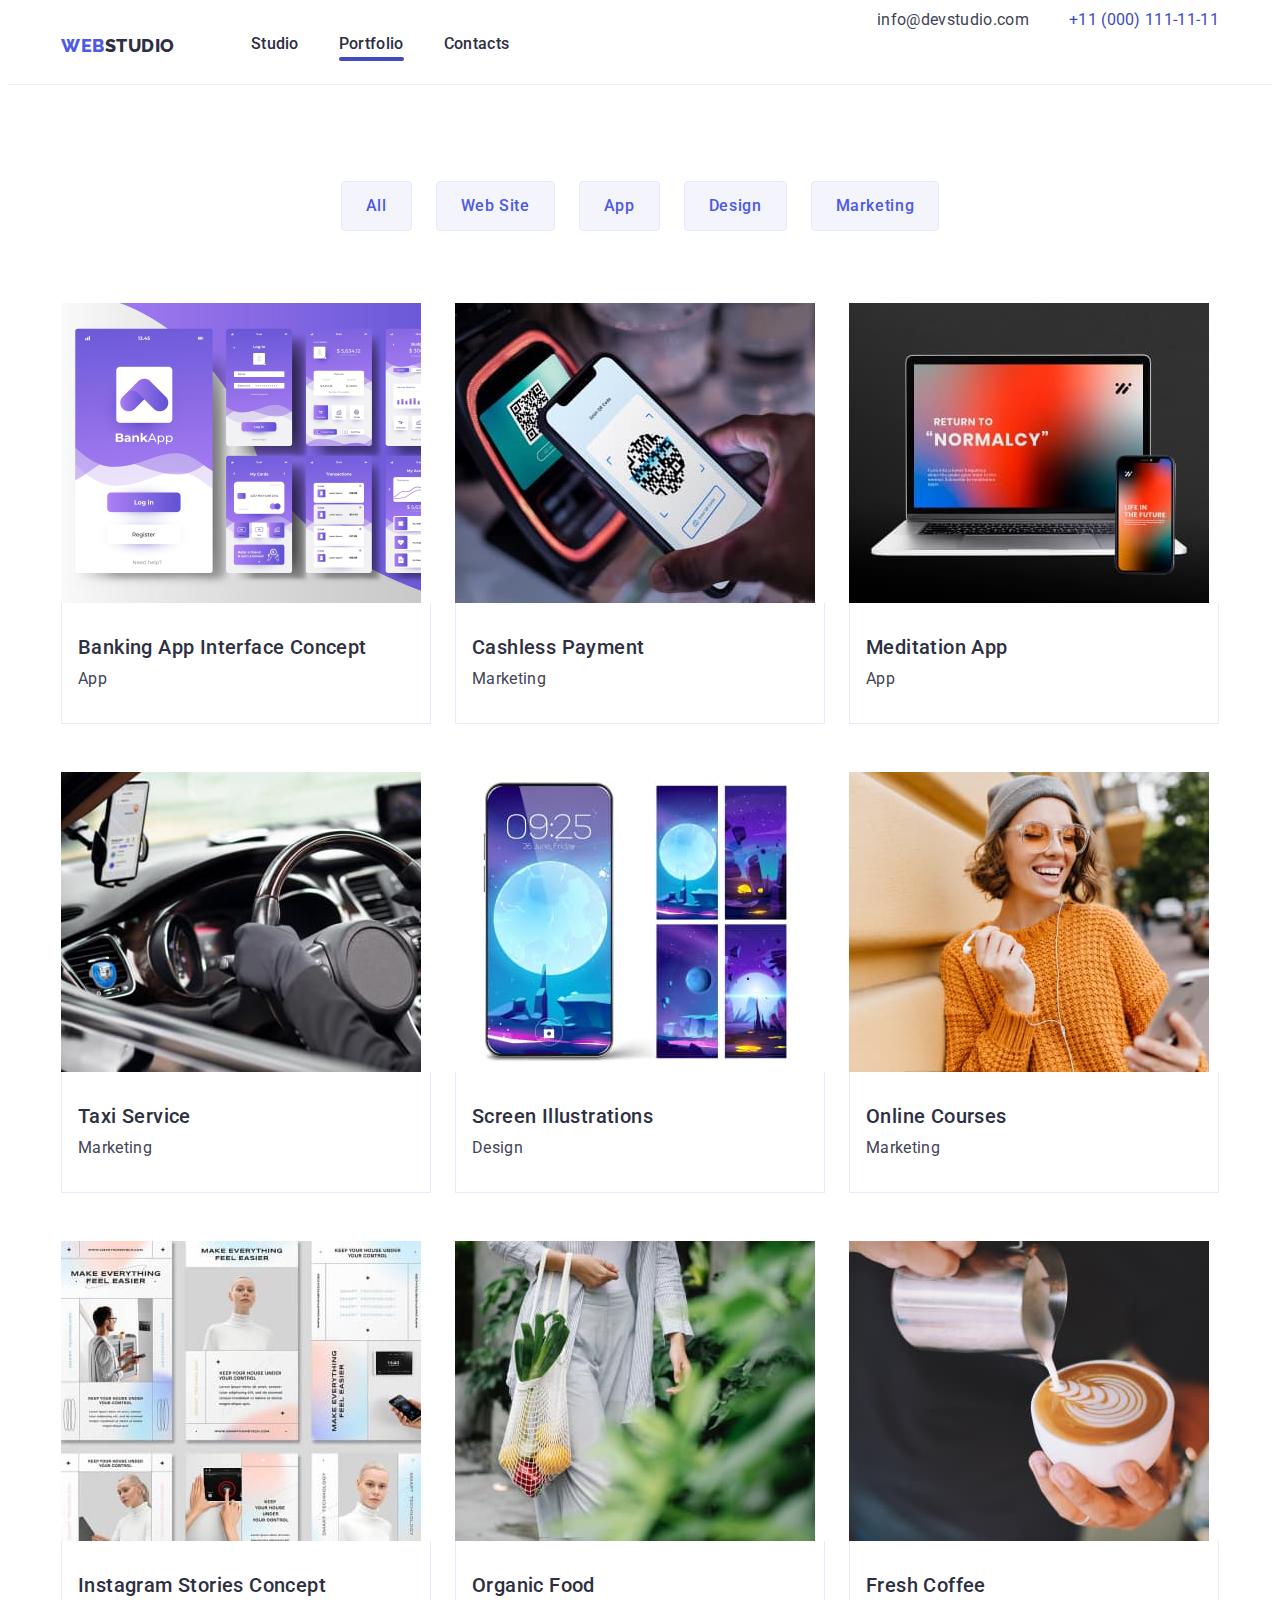
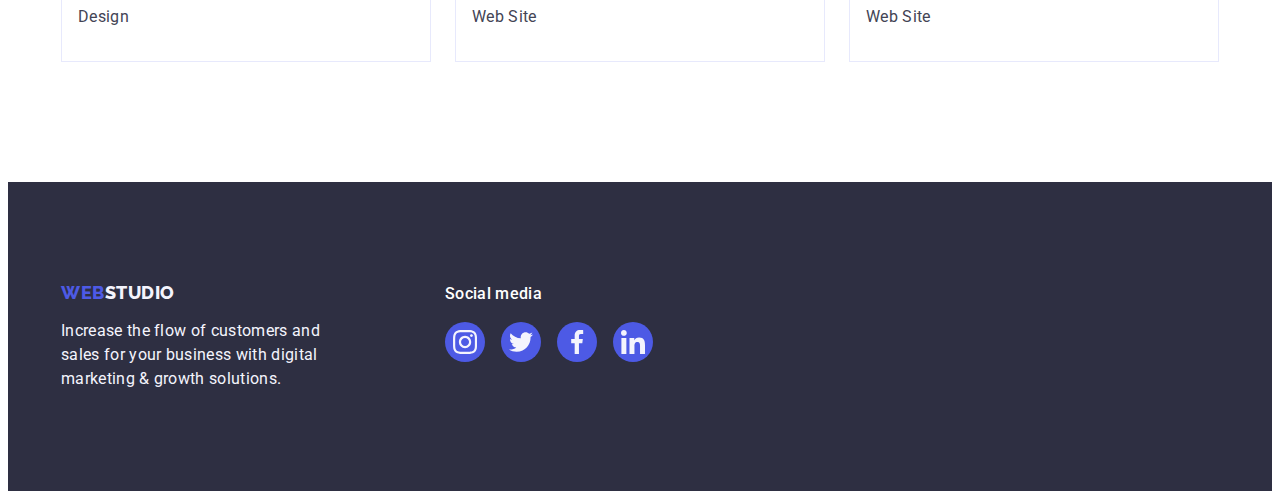
==== commit 3e0b360d: "save" ====
--- a/portfolio.html
+++ b/portfolio.html
@@ -23,7 +23,7 @@
                 <a class="logotype link" href="./index.html">Web<span class="spantwo">Studio</span></a>
                 <ul class="menu list">
                     <li><a class="headerlink link" href="./index.html">Studio</a></li>
-                    <li><a class="headerlink link current " href="./portfolio.html">Portfolio</a></li>
+                    <li><a class="headerlink current link " href="./portfolio.html">Portfolio</a></li>
                     <li><a class="headerlink link" href="">Contacts</a></li>
                 </ul>
             </nav>
--- a/css/styles.css
+++ b/css/styles.css
@@ -11,8 +11,9 @@
     height: 4px;
     background-color: #404bbf;
     border-radius: 2px;
-    color: #404bbf;
+    
     display: block;
+    position: relative;
 }
 
 div {
@@ -228,6 +229,7 @@
     display: block;
     transition: color 250ms cubic-bezier(0.4, 0, 0.2, 1);
 
+
 }
 
 .headerlink:hover {
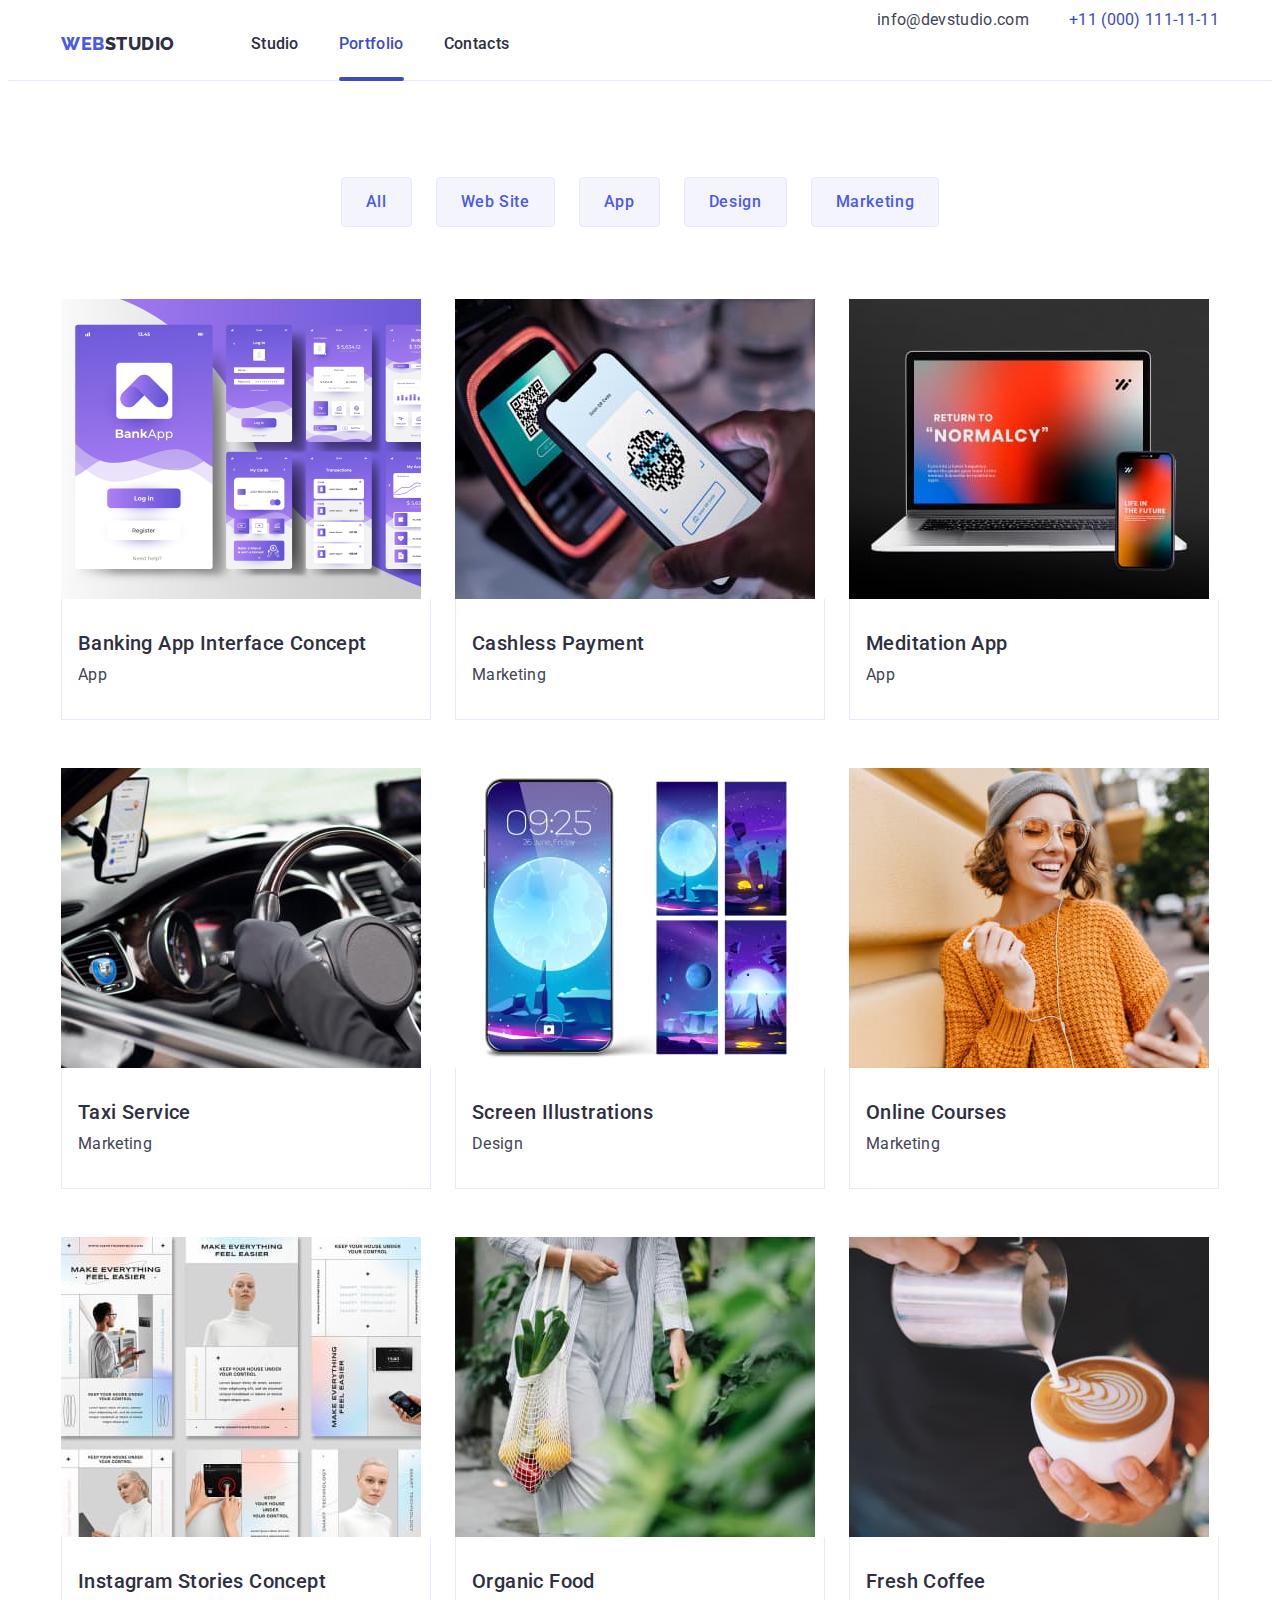
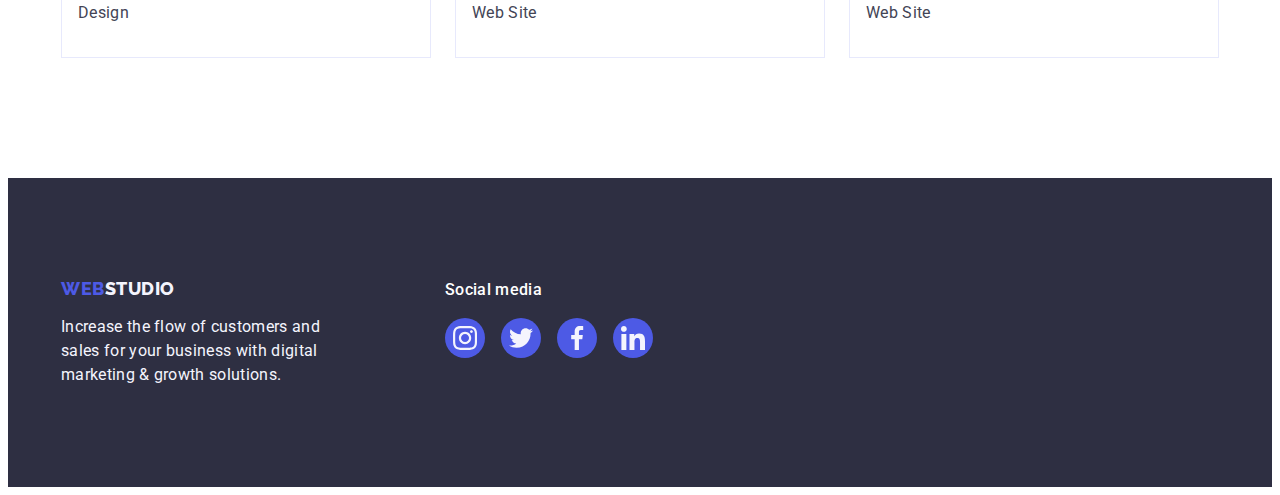
==== commit 52fa00f2: "save" ====
--- a/portfolio.html
+++ b/portfolio.html
@@ -23,7 +23,7 @@
                 <a class="logotype link" href="./index.html">Web<span class="spantwo">Studio</span></a>
                 <ul class="menu list">
                     <li><a class="headerlink link" href="./index.html">Studio</a></li>
-                    <li><a class="headerlink current link " href="./portfolio.html">Portfolio</a></li>
+                    <li><a class="headerlink current portfolio link " href="./portfolio.html">Portfolio</a></li>
                     <li><a class="headerlink link" href="">Contacts</a></li>
                 </ul>
             </nav>
--- a/css/styles.css
+++ b/css/styles.css
@@ -11,9 +11,8 @@
     height: 4px;
     background-color: #404bbf;
     border-radius: 2px;
-    
     display: block;
-    position: relative;
+  
 }
 
 div {
